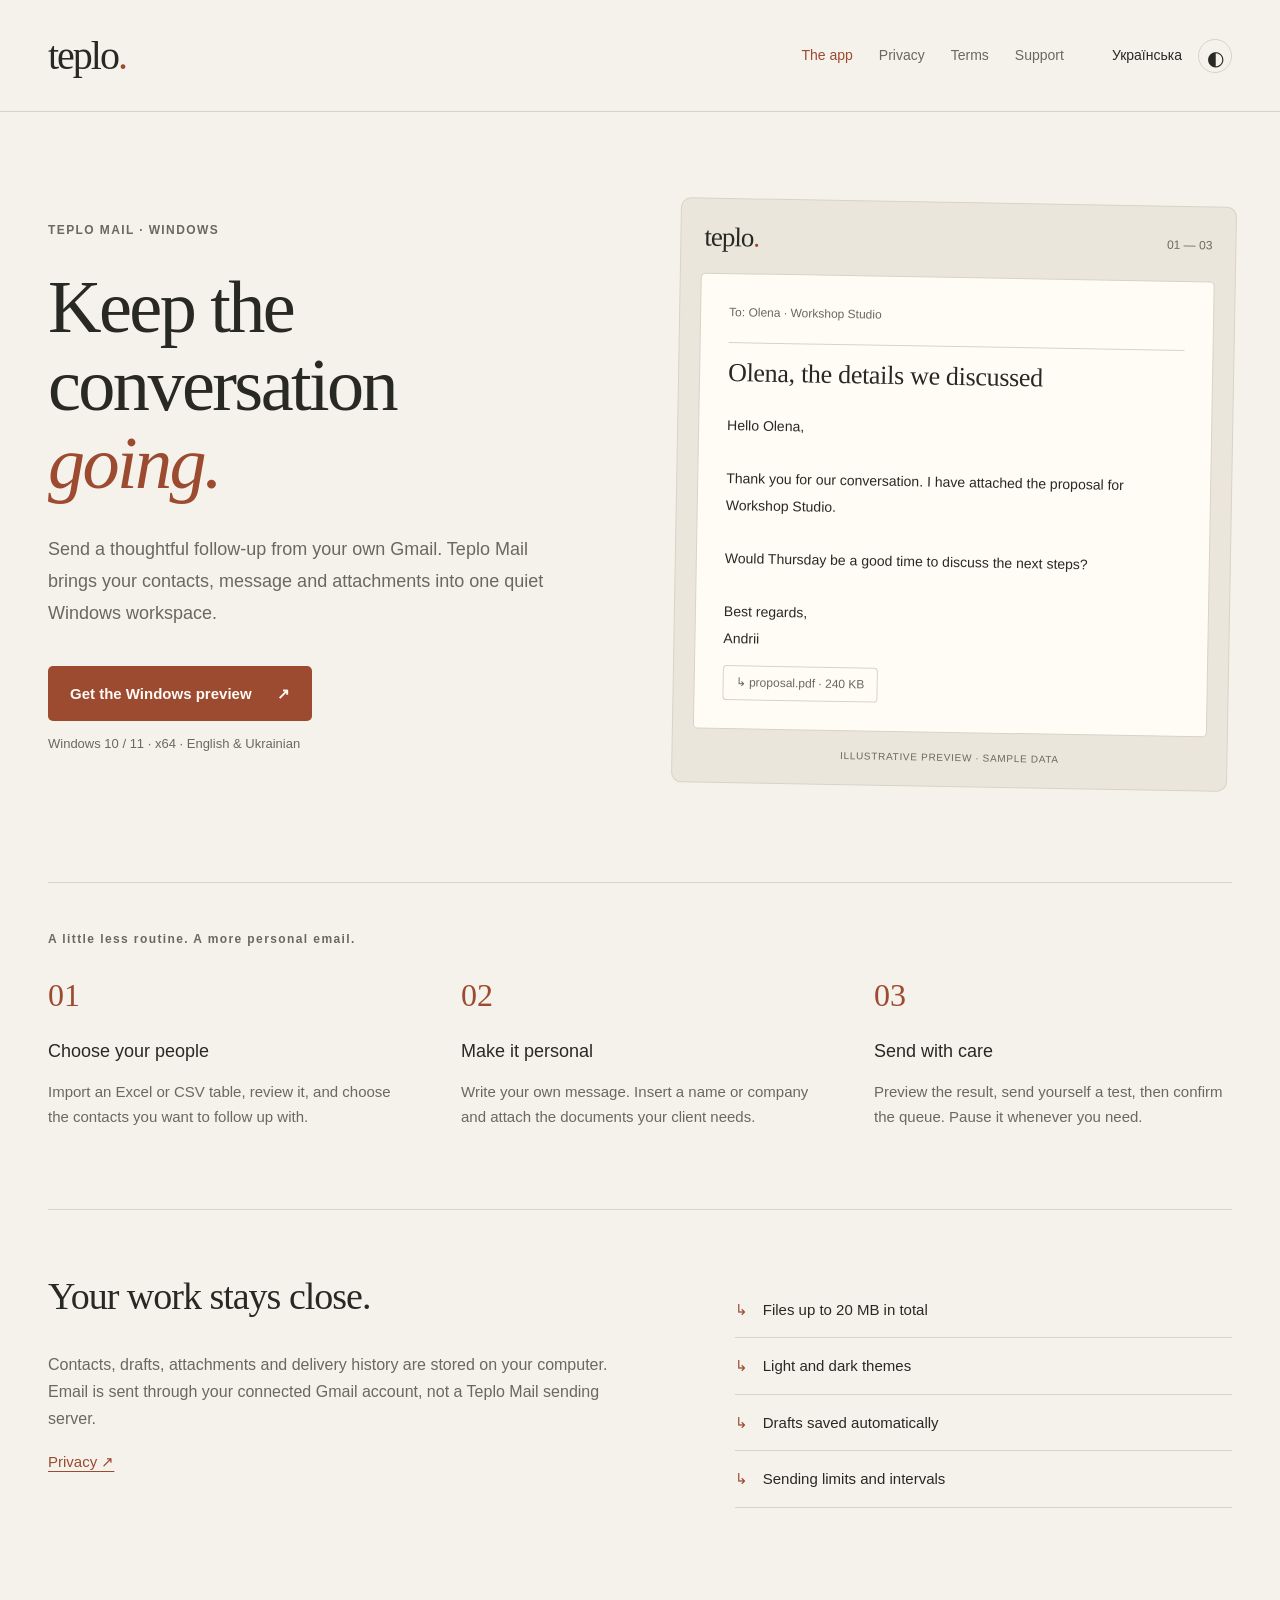
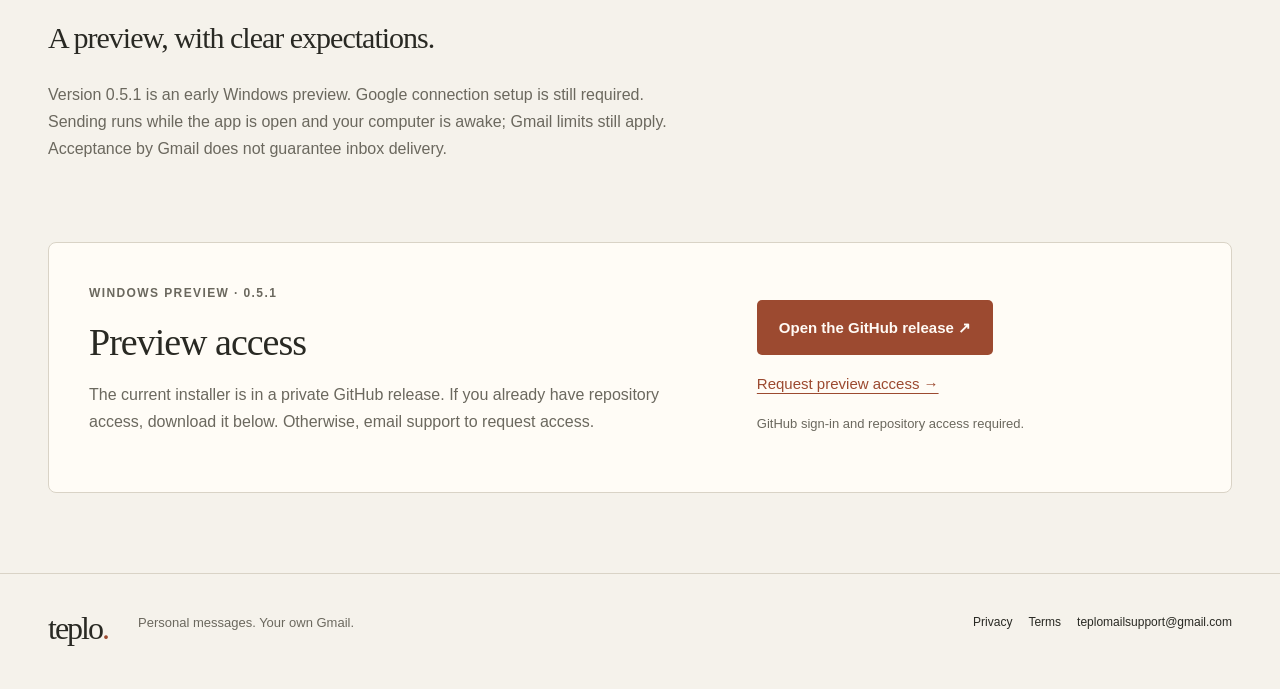
==== index.html @ a4fa2101 "Add files via upload" ====
<!doctype html><html lang="en"><head><meta charset="utf-8"><meta name="viewport" content="width=device-width,initial-scale=1"><title>Teplo Mail — Personal email for Windows</title><meta name="description" content="Send a thoughtful follow-up from your own Gmail. Teplo Mail brings your contacts, message and attachments into one quiet Windows workspace."><meta name="color-scheme" content="light dark"><link rel="icon" href="favicon.svg" type="image/svg+xml"><link rel="stylesheet" href="style.css"><script src="theme.js" defer></script></head><body><a class="skip" href="#main">Skip to content</a><header><a class="brand" href="index.html" aria-label="Teplo Mail">teplo<span>.</span></a><nav aria-label="Main navigation"><a href="index.html" aria-current="page">The app</a><a href="privacy/index.html">Privacy</a><a href="terms/index.html">Terms</a><a href="contact/index.html">Support</a></nav><div class="controls"><a href="uk/index.html" lang="uk" hreflang="uk">Українська</a><button id="theme" aria-label="Change colour theme" title="Change colour theme">◐</button></div></header><main id="main"><section class="hero"><div class="hero-copy"><p class="eyebrow">TEPLO MAIL · WINDOWS</p><h1>Keep the conversation<br><em>going.</em></h1><p class="lead">Send a thoughtful follow-up from your own Gmail. Teplo Mail brings your contacts, message and attachments into one quiet Windows workspace.</p><a class="button" href="#download">Get the Windows preview <span aria-hidden="true">↗</span></a><p class="small">Windows 10 / 11 · x64 · English & Ukrainian</p></div><div class="demo"><div class="demo-top"><span class="demo-logo">teplo<span>.</span></span><span>01 — 03</span></div><div class="letter"><p class="to">To: Olena · Workshop Studio</p><h2>Olena, the details we discussed</h2><p class="letter-body">Hello Olena,

Thank you for our conversation. I have attached the proposal for Workshop Studio.

Would Thursday be a good time to discuss the next steps?

Best regards,
Andrii</p><span class="attachment">↳ proposal.pdf · 240 KB</span></div><p class="caption">ILLUSTRATIVE PREVIEW · SAMPLE DATA</p></div></section><section class="method"><p class="eyebrow">A little less routine. A more personal email.</p><div class="steps"><article><span class="number">01</span><h3>Choose your people</h3><p>Import an Excel or CSV table, review it, and choose the contacts you want to follow up with.</p></article><article><span class="number">02</span><h3>Make it personal</h3><p>Write your own message. Insert a name or company and attach the documents your client needs.</p></article><article><span class="number">03</span><h3>Send with care</h3><p>Preview the result, send yourself a test, then confirm the queue. Pause it whenever you need.</p></article></div></section><section class="local"><div><h2>Your work stays close.</h2><p>Contacts, drafts, attachments and delivery history are stored on your computer. Email is sent through your connected Gmail account, not a Teplo Mail sending server.</p><a class="text-link" href="privacy/index.html">Privacy ↗</a></div><ul><li>Files up to 20 MB in total</li><li>Light and dark themes</li><li>Drafts saved automatically</li><li>Sending limits and intervals</li></ul></section><section class="expect"><h2>A preview, with clear expectations.</h2><p>Version 0.5.1 is an early Windows preview. Google connection setup is still required. Sending runs while the app is open and your computer is awake; Gmail limits still apply. Acceptance by Gmail does not guarantee inbox delivery.</p></section><section id="download" class="download"><div><p class="eyebrow">WINDOWS PREVIEW · 0.5.1</p><h2>Preview access</h2><p>The current installer is in a private GitHub release. If you already have repository access, download it below. Otherwise, email support to request access.</p></div><div class="download-actions"><a class="button" href="https://github.com/t0rvu/TeploMail/releases/tag/v0.5.1-preview.44060851211">Open the GitHub release ↗</a><a class="text-link" href="mailto:teplomailsupport@gmail.com?subject=Teplo%20Mail%20preview%20access">Request preview access →</a><p class="small">GitHub sign-in and repository access required.</p></div></section></main><footer><a class="brand" href="index.html">teplo<span>.</span></a><p>Personal messages. Your own Gmail.</p><div><a href="privacy/index.html">Privacy</a><a href="terms/index.html">Terms</a><a href="mailto:teplomailsupport@gmail.com">teplomailsupport@gmail.com</a></div></footer></body></html>
---- style.css ----
:root{color-scheme:light;--bg:#f5f2eb;--paper:#fffcf6;--ink:#292923;--muted:#6b685e;--line:#d9d3c6;--accent:#9c4a30;--on:#fffaf5;--soft:#eae6dc}html[data-theme=dark]{color-scheme:dark;--bg:#1c1b19;--paper:#24221e;--ink:#eee9e1;--muted:#b5ad9f;--line:#494337;--accent:#e19b76;--on:#24180f;--soft:#2e2b25}@media(prefers-color-scheme:dark){html:not([data-theme=light]){color-scheme:dark;--bg:#1c1b19;--paper:#24221e;--ink:#eee9e1;--muted:#b5ad9f;--line:#494337;--accent:#e19b76;--on:#24180f;--soft:#2e2b25}}*{box-sizing:border-box}html{scroll-behavior:smooth;scroll-padding-top:20px}body{margin:0;background:var(--bg);color:var(--ink);font:16px/1.7 'Segoe UI',Arial,sans-serif}a{color:inherit;text-underline-offset:4px}a:hover{color:var(--accent)}button{font:inherit;cursor:pointer}a:focus-visible,button:focus-visible{outline:3px solid var(--accent);outline-offset:5px}.skip{position:absolute;top:-100px;background:var(--paper);padding:12px;z-index:2}.skip:focus{top:0}header,main,footer{max-width:1280px;margin:auto;padding-left:48px;padding-right:48px}header{min-height:112px;display:flex;align-items:center;gap:48px;border-bottom:1px solid var(--line)}.brand{font:40px/1 Georgia,serif;letter-spacing:-2px;text-decoration:none}.brand span{color:var(--accent)}nav{display:flex;gap:26px;margin-left:auto;font-size:14px}nav a{text-decoration:none;color:var(--muted)}nav a[aria-current]{color:var(--accent)}.controls{display:flex;align-items:center;gap:16px;font-size:14px}.controls a{text-decoration:none}.controls button{background:none;color:var(--ink);border:1px solid var(--line);border-radius:50%;width:34px;height:34px;font-size:20px}.hero{padding:90px 0 95px;display:grid;grid-template-columns:1fr 1fr;gap:72px;align-items:center}.eyebrow{font-size:12px;letter-spacing:1.4px;font-weight:600;color:var(--muted);margin:0 0 28px}h1,h2,h3,p{margin-top:0}h1{font:clamp(48px,5.8vw,78px)/1.05 Georgia,serif;letter-spacing:-2.6px;margin-bottom:30px;font-weight:400}h1 em{font-weight:400;color:var(--accent)}.lead{font-size:18px;line-height:1.8;color:var(--muted);max-width:510px}.button{display:inline-flex;gap:25px;justify-content:center;align-items:center;padding:15px 22px;border-radius:5px;background:var(--accent);color:var(--on);text-decoration:none;font-size:15px;font-weight:600}.button:hover{color:var(--on);filter:brightness(1.08)}.hero .button{margin:18px 0 12px}.small{font-size:13px;color:var(--muted);line-height:1.7}.demo{background:var(--soft);padding:20px;border:1px solid var(--line);border-radius:10px;transform:rotate(1deg)}.demo-top{display:flex;justify-content:space-between;align-items:center;font-size:12px;color:var(--muted);padding:3px 3px 20px}.demo-logo{font:27px Georgia,serif;letter-spacing:-1px;color:var(--ink)}.demo-logo span{color:var(--accent)}.letter{padding:28px;background:var(--paper);border:1px solid var(--line);border-radius:5px}.to{font-size:12px;color:var(--muted);padding-bottom:20px;border-bottom:1px solid var(--line)}.letter h2{font:26px/1.35 Georgia,serif;font-weight:400;letter-spacing:-.3px}.letter-body{white-space:pre-wrap;font-size:14px;line-height:1.9}.attachment{font-size:12px;color:var(--muted);display:inline-block;padding:6px 12px;border:1px solid var(--line);border-radius:4px}.caption{font-size:10px;letter-spacing:.7px;color:var(--muted);margin:16px 0 0;text-align:center}.method{border-top:1px solid var(--line);padding:46px 0 64px}.steps{display:grid;grid-template-columns:repeat(3,1fr);gap:55px}.number{font:32px Georgia,serif;color:var(--accent);display:block;margin-bottom:22px}h3{font-size:18px;font-weight:500;margin-bottom:12px}.steps p{font-size:15px;color:var(--muted)}.local{display:grid;grid-template-columns:1.2fr 1fr;gap:90px;padding:64px 0;border-top:1px solid var(--line)}h2{font:38px/1.2 Georgia,serif;letter-spacing:-1px;font-weight:400}.local p,.expect p,.download p{color:var(--muted);max-width:640px}.text-link{color:var(--accent);font-size:15px}.local ul{padding:0;margin:8px 0;list-style:none}.local li{padding:15px 0;border-bottom:1px solid var(--line);font-size:15px}.local li:before{content:'↳';margin-right:15px;color:var(--accent)}.expect{padding:40px 0 64px;max-width:820px}.expect h2{font-size:30px}.download{display:grid;grid-template-columns:1.4fr 1fr;gap:60px;background:var(--paper);border:1px solid var(--line);border-radius:8px;padding:40px;margin-bottom:80px;scroll-margin-top:30px}.download .eyebrow{margin-bottom:16px}.download h2{margin-bottom:16px}.download-actions{display:flex;flex-direction:column;justify-content:center;align-items:flex-start;gap:16px}.download-actions p{margin:0}.legal{max-width:800px;margin:70px auto 100px}.legal h1{font-size:56px}.legal section{margin-top:38px}.legal h2{font:24px/1.4 'Segoe UI',Arial,sans-serif;letter-spacing:-.3px;margin-bottom:12px}.legal p{color:var(--muted)}.legal li{margin:12px 0}.contact{max-width:850px;padding:90px 0 120px}.contact h1{font-size:60px}.email{display:inline-block;font:clamp(20px,3.5vw,34px) Georgia,serif;color:var(--accent);margin:25px 0 40px;overflow-wrap:anywhere}.contact>p:last-of-type{max-width:650px}.contact>p{color:var(--muted)}footer{display:flex;gap:30px;align-items:flex-start;border-top:1px solid var(--line);padding-top:38px;padding-bottom:45px}footer .brand{font-size:32px}footer p{font-size:13px;color:var(--muted);margin:0}footer>div{display:flex;flex-wrap:wrap;gap:16px;margin-left:auto;font-size:12px}footer a{text-decoration:none}@media(max-width:1050px){header,main,footer{padding-left:30px;padding-right:30px}header{gap:24px}nav{gap:14px}.hero{gap:35px;padding:65px 0}.letter{padding:22px}.steps{gap:30px}.local{gap:45px}footer{flex-wrap:wrap}footer>div{margin-left:0}}@media(max-width:740px){header,main,footer{padding-left:22px;padding-right:22px}header{flex-wrap:wrap;padding-top:25px;padding-bottom:22px;gap:22px}.brand{font-size:36px}.controls{margin-left:auto}nav{order:3;flex-basis:100%;margin:0;justify-content:space-between;gap:10px;font-size:12px}.hero{grid-template-columns:1fr;gap:38px;padding:50px 0}.hero h1{font-size:62px}.lead{font-size:16px}.demo{max-width:500px;transform:none}.steps{grid-template-columns:1fr;gap:25px}.number{margin:0 0 8px}.method{padding-bottom:35px}.local{grid-template-columns:1fr;gap:12px;padding:40px 0}.local h2{font-size:34px}.expect{padding:20px 0 40px}.download{grid-template-columns:1fr;gap:20px;padding:25px;margin-bottom:45px}.download h2{font-size:32px}.legal{margin:45px auto 65px}.legal h1{font-size:44px;letter-spacing:-1.4px}.legal h2{font-size:22px}.contact{padding:60px 0 80px}.contact h1{font-size:48px}footer{gap:20px}footer p{flex-basis:60%}footer>div{flex-direction:column;gap:10px}}@media(prefers-reduced-motion:reduce){html{scroll-behavior:auto}}
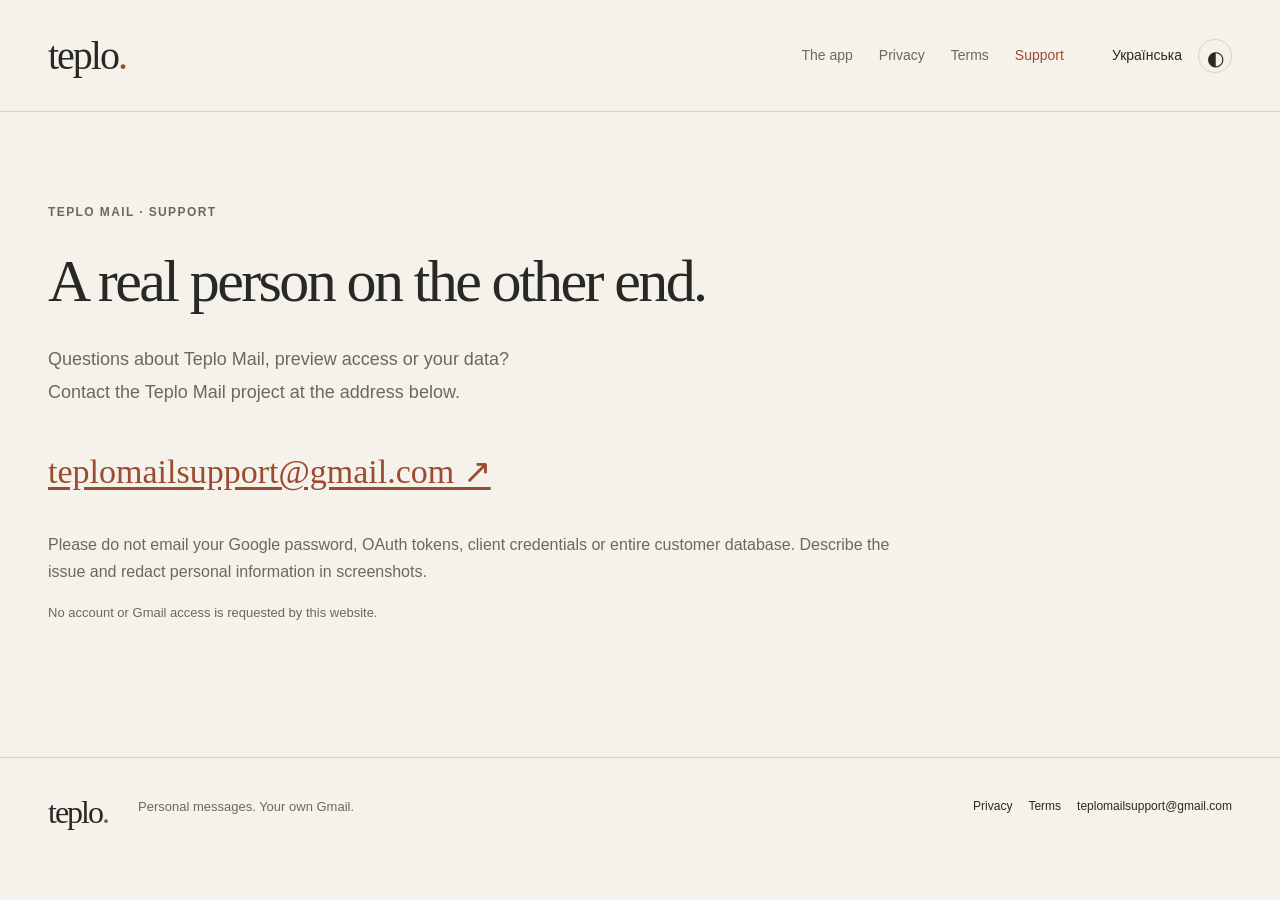
==== commit 3c401273: "Add files via upload" ====
--- a/index.html
+++ b/index.html
@@ -1,8 +1 @@
-<!doctype html><html lang="en"><head><meta charset="utf-8"><meta name="viewport" content="width=device-width,initial-scale=1"><title>Teplo Mail — Personal email for Windows</title><meta name="description" content="Send a thoughtful follow-up from your own Gmail. Teplo Mail brings your contacts, message and attachments into one quiet Windows workspace."><meta name="color-scheme" content="light dark"><link rel="icon" href="favicon.svg" type="image/svg+xml"><link rel="stylesheet" href="style.css"><script src="theme.js" defer></script></head><body><a class="skip" href="#main">Skip to content</a><header><a class="brand" href="index.html" aria-label="Teplo Mail">teplo<span>.</span></a><nav aria-label="Main navigation"><a href="index.html" aria-current="page">The app</a><a href="privacy/index.html">Privacy</a><a href="terms/index.html">Terms</a><a href="contact/index.html">Support</a></nav><div class="controls"><a href="uk/index.html" lang="uk" hreflang="uk">Українська</a><button id="theme" aria-label="Change colour theme" title="Change colour theme">◐</button></div></header><main id="main"><section class="hero"><div class="hero-copy"><p class="eyebrow">TEPLO MAIL · WINDOWS</p><h1>Keep the conversation<br><em>going.</em></h1><p class="lead">Send a thoughtful follow-up from your own Gmail. Teplo Mail brings your contacts, message and attachments into one quiet Windows workspace.</p><a class="button" href="#download">Get the Windows preview <span aria-hidden="true">↗</span></a><p class="small">Windows 10 / 11 · x64 · English & Ukrainian</p></div><div class="demo"><div class="demo-top"><span class="demo-logo">teplo<span>.</span></span><span>01 — 03</span></div><div class="letter"><p class="to">To: Olena · Workshop Studio</p><h2>Olena, the details we discussed</h2><p class="letter-body">Hello Olena,
-
-Thank you for our conversation. I have attached the proposal for Workshop Studio.
-
-Would Thursday be a good time to discuss the next steps?
-
-Best regards,
-Andrii</p><span class="attachment">↳ proposal.pdf · 240 KB</span></div><p class="caption">ILLUSTRATIVE PREVIEW · SAMPLE DATA</p></div></section><section class="method"><p class="eyebrow">A little less routine. A more personal email.</p><div class="steps"><article><span class="number">01</span><h3>Choose your people</h3><p>Import an Excel or CSV table, review it, and choose the contacts you want to follow up with.</p></article><article><span class="number">02</span><h3>Make it personal</h3><p>Write your own message. Insert a name or company and attach the documents your client needs.</p></article><article><span class="number">03</span><h3>Send with care</h3><p>Preview the result, send yourself a test, then confirm the queue. Pause it whenever you need.</p></article></div></section><section class="local"><div><h2>Your work stays close.</h2><p>Contacts, drafts, attachments and delivery history are stored on your computer. Email is sent through your connected Gmail account, not a Teplo Mail sending server.</p><a class="text-link" href="privacy/index.html">Privacy ↗</a></div><ul><li>Files up to 20 MB in total</li><li>Light and dark themes</li><li>Drafts saved automatically</li><li>Sending limits and intervals</li></ul></section><section class="expect"><h2>A preview, with clear expectations.</h2><p>Version 0.5.1 is an early Windows preview. Google connection setup is still required. Sending runs while the app is open and your computer is awake; Gmail limits still apply. Acceptance by Gmail does not guarantee inbox delivery.</p></section><section id="download" class="download"><div><p class="eyebrow">WINDOWS PREVIEW · 0.5.1</p><h2>Preview access</h2><p>The current installer is in a private GitHub release. If you already have repository access, download it below. Otherwise, email support to request access.</p></div><div class="download-actions"><a class="button" href="https://github.com/t0rvu/TeploMail/releases/tag/v0.5.1-preview.44060851211">Open the GitHub release ↗</a><a class="text-link" href="mailto:teplomailsupport@gmail.com?subject=Teplo%20Mail%20preview%20access">Request preview access →</a><p class="small">GitHub sign-in and repository access required.</p></div></section></main><footer><a class="brand" href="index.html">teplo<span>.</span></a><p>Personal messages. Your own Gmail.</p><div><a href="privacy/index.html">Privacy</a><a href="terms/index.html">Terms</a><a href="mailto:teplomailsupport@gmail.com">teplomailsupport@gmail.com</a></div></footer></body></html>+<!doctype html><html lang="en"><head><meta charset="utf-8"><meta name="viewport" content="width=device-width,initial-scale=1"><title>A real person on the other end.</title><meta name="description" content="Send a thoughtful follow-up from your own Gmail. Teplo Mail brings your contacts, message and attachments into one quiet Windows workspace."><meta name="color-scheme" content="light dark"><link rel="icon" href="../favicon.svg" type="image/svg+xml"><link rel="stylesheet" href="../style.css"><script src="../theme.js" defer></script></head><body><a class="skip" href="#main">Skip to content</a><header><a class="brand" href="../index.html" aria-label="Teplo Mail">teplo<span>.</span></a><nav aria-label="Main navigation"><a href="../index.html">The app</a><a href="../privacy/index.html">Privacy</a><a href="../terms/index.html">Terms</a><a href="index.html" aria-current="page">Support</a></nav><div class="controls"><a href="../uk/contact/index.html" lang="uk" hreflang="uk">Українська</a><button id="theme" aria-label="Change colour theme" title="Change colour theme">◐</button></div></header><main id="main"><section class="contact"><p class="eyebrow">TEPLO MAIL · SUPPORT</p><h1>A real person on the other end.</h1><p class="lead">Questions about Teplo Mail, preview access or your data? Contact the Teplo Mail project at the address below.</p><a class="email" href="mailto:teplomailsupport@gmail.com">teplomailsupport@gmail.com ↗</a><p>Please do not email your Google password, OAuth tokens, client credentials or entire customer database. Describe the issue and redact personal information in screenshots.</p><p class="small">No account or Gmail access is requested by this website.</p></section></main><footer><a class="brand" href="../index.html">teplo<span>.</span></a><p>Personal messages. Your own Gmail.</p><div><a href="../privacy/index.html">Privacy</a><a href="../terms/index.html">Terms</a><a href="mailto:teplomailsupport@gmail.com">teplomailsupport@gmail.com</a></div></footer></body></html>
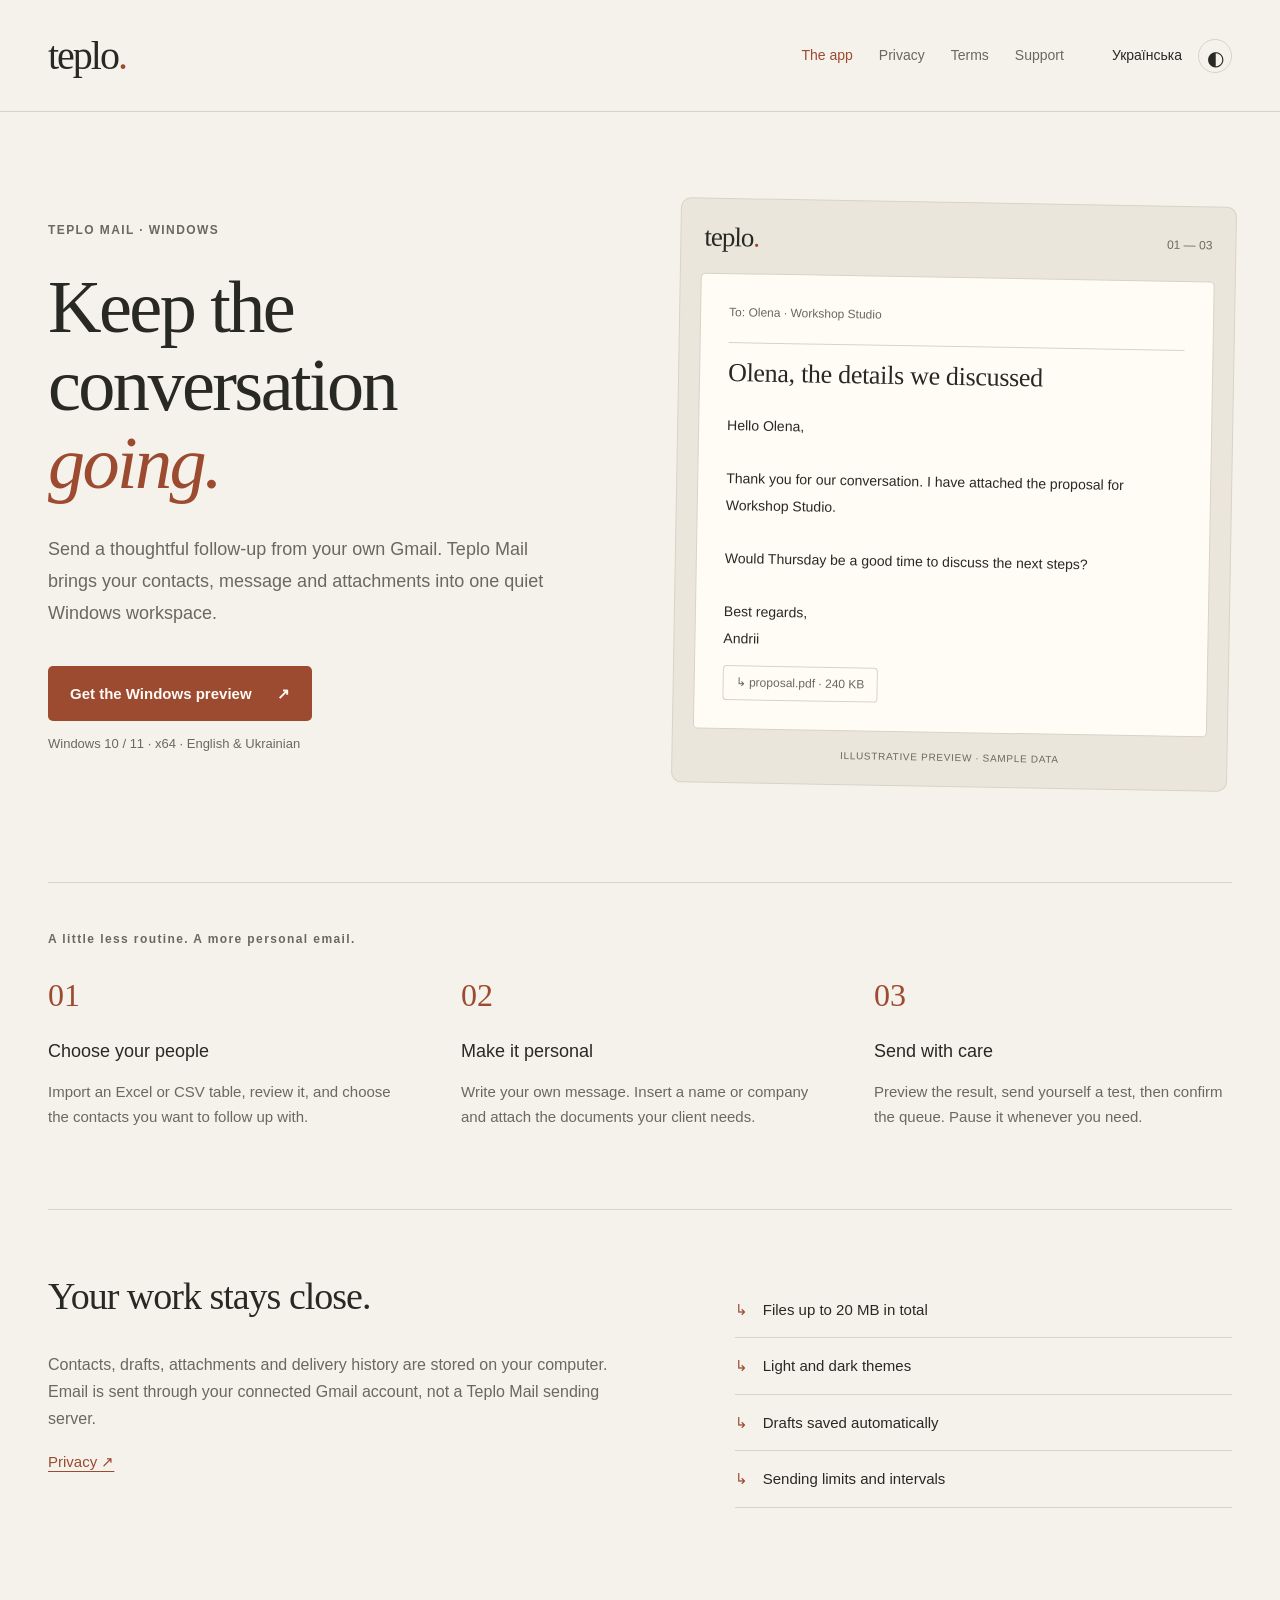
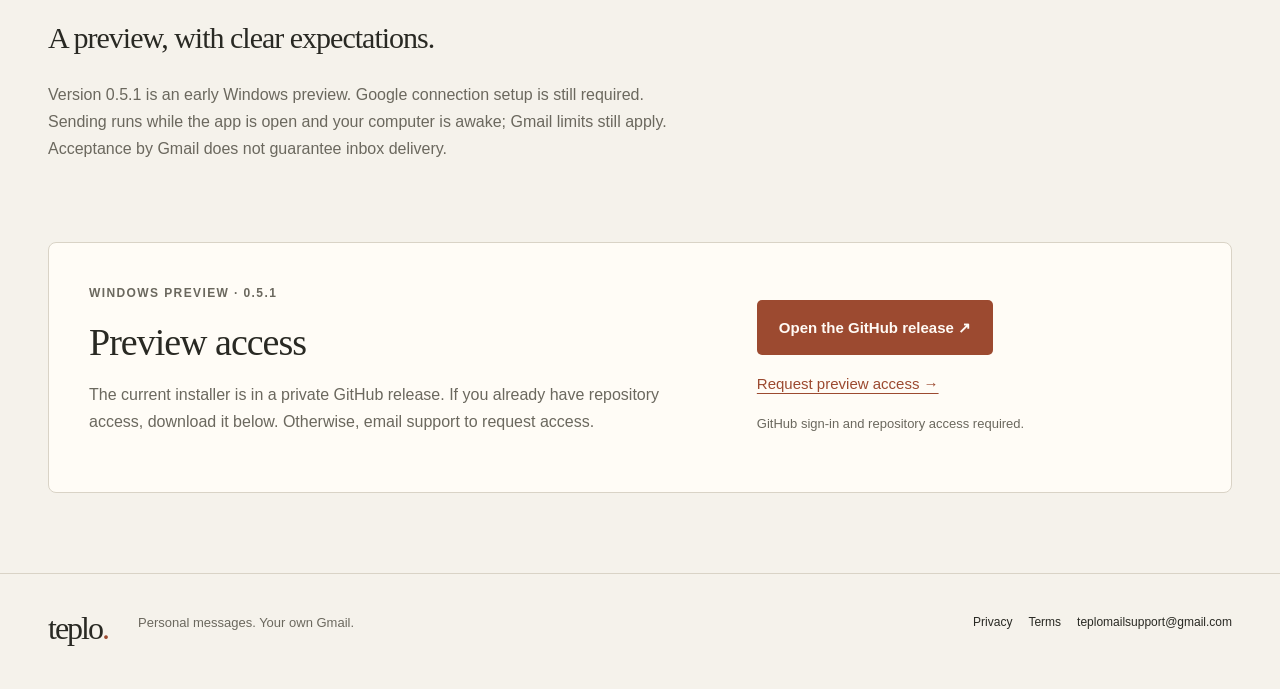
==== commit 6656b712: "Publish complete bilingual Teplo Mail website on GitHub Pages" ====
--- a/index.html
+++ b/index.html
@@ -1 +1,8 @@
-<!doctype html><html lang="en"><head><meta charset="utf-8"><meta name="viewport" content="width=device-width,initial-scale=1"><title>A real person on the other end.</title><meta name="description" content="Send a thoughtful follow-up from your own Gmail. Teplo Mail brings your contacts, message and attachments into one quiet Windows workspace."><meta name="color-scheme" content="light dark"><link rel="icon" href="../favicon.svg" type="image/svg+xml"><link rel="stylesheet" href="../style.css"><script src="../theme.js" defer></script></head><body><a class="skip" href="#main">Skip to content</a><header><a class="brand" href="../index.html" aria-label="Teplo Mail">teplo<span>.</span></a><nav aria-label="Main navigation"><a href="../index.html">The app</a><a href="../privacy/index.html">Privacy</a><a href="../terms/index.html">Terms</a><a href="index.html" aria-current="page">Support</a></nav><div class="controls"><a href="../uk/contact/index.html" lang="uk" hreflang="uk">Українська</a><button id="theme" aria-label="Change colour theme" title="Change colour theme">◐</button></div></header><main id="main"><section class="contact"><p class="eyebrow">TEPLO MAIL · SUPPORT</p><h1>A real person on the other end.</h1><p class="lead">Questions about Teplo Mail, preview access or your data? Contact the Teplo Mail project at the address below.</p><a class="email" href="mailto:teplomailsupport@gmail.com">teplomailsupport@gmail.com ↗</a><p>Please do not email your Google password, OAuth tokens, client credentials or entire customer database. Describe the issue and redact personal information in screenshots.</p><p class="small">No account or Gmail access is requested by this website.</p></section></main><footer><a class="brand" href="../index.html">teplo<span>.</span></a><p>Personal messages. Your own Gmail.</p><div><a href="../privacy/index.html">Privacy</a><a href="../terms/index.html">Terms</a><a href="mailto:teplomailsupport@gmail.com">teplomailsupport@gmail.com</a></div></footer></body></html>+<!doctype html><html lang="en"><head><meta charset="utf-8"><meta name="viewport" content="width=device-width,initial-scale=1"><title>Teplo Mail — Personal email for Windows</title><meta name="description" content="Send a thoughtful follow-up from your own Gmail. Teplo Mail brings your contacts, message and attachments into one quiet Windows workspace."><meta name="color-scheme" content="light dark"><link rel="icon" href="favicon.svg" type="image/svg+xml"><link rel="stylesheet" href="style.css"><script src="theme.js" defer></script><link rel="canonical" href="https://t0rvu.github.io/"><link rel="alternate" hreflang="en" href="https://t0rvu.github.io/"><link rel="alternate" hreflang="uk" href="https://t0rvu.github.io/uk/"></head><body><a class="skip" href="#main">Skip to content</a><header><a class="brand" href="index.html" aria-label="Teplo Mail">teplo<span>.</span></a><nav aria-label="Main navigation"><a href="index.html" aria-current="page">The app</a><a href="privacy/index.html">Privacy</a><a href="terms/index.html">Terms</a><a href="contact/index.html">Support</a></nav><div class="controls"><a href="uk/index.html" lang="uk" hreflang="uk">Українська</a><button id="theme" aria-label="Change colour theme" title="Change colour theme">◐</button></div></header><main id="main"><section class="hero"><div class="hero-copy"><p class="eyebrow">TEPLO MAIL · WINDOWS</p><h1>Keep the conversation<br><em>going.</em></h1><p class="lead">Send a thoughtful follow-up from your own Gmail. Teplo Mail brings your contacts, message and attachments into one quiet Windows workspace.</p><a class="button" href="#download">Get the Windows preview <span aria-hidden="true">↗</span></a><p class="small">Windows 10 / 11 · x64 · English & Ukrainian</p></div><div class="demo"><div class="demo-top"><span class="demo-logo">teplo<span>.</span></span><span>01 — 03</span></div><div class="letter"><p class="to">To: Olena · Workshop Studio</p><h2>Olena, the details we discussed</h2><p class="letter-body">Hello Olena,
+
+Thank you for our conversation. I have attached the proposal for Workshop Studio.
+
+Would Thursday be a good time to discuss the next steps?
+
+Best regards,
+Andrii</p><span class="attachment">↳ proposal.pdf · 240 KB</span></div><p class="caption">ILLUSTRATIVE PREVIEW · SAMPLE DATA</p></div></section><section class="method"><p class="eyebrow">A little less routine. A more personal email.</p><div class="steps"><article><span class="number">01</span><h3>Choose your people</h3><p>Import an Excel or CSV table, review it, and choose the contacts you want to follow up with.</p></article><article><span class="number">02</span><h3>Make it personal</h3><p>Write your own message. Insert a name or company and attach the documents your client needs.</p></article><article><span class="number">03</span><h3>Send with care</h3><p>Preview the result, send yourself a test, then confirm the queue. Pause it whenever you need.</p></article></div></section><section class="local"><div><h2>Your work stays close.</h2><p>Contacts, drafts, attachments and delivery history are stored on your computer. Email is sent through your connected Gmail account, not a Teplo Mail sending server.</p><a class="text-link" href="privacy/index.html">Privacy ↗</a></div><ul><li>Files up to 20 MB in total</li><li>Light and dark themes</li><li>Drafts saved automatically</li><li>Sending limits and intervals</li></ul></section><section class="expect"><h2>A preview, with clear expectations.</h2><p>Version 0.5.1 is an early Windows preview. Google connection setup is still required. Sending runs while the app is open and your computer is awake; Gmail limits still apply. Acceptance by Gmail does not guarantee inbox delivery.</p></section><section id="download" class="download"><div><p class="eyebrow">WINDOWS PREVIEW · 0.5.1</p><h2>Preview access</h2><p>The current installer is in a private GitHub release. If you already have repository access, download it below. Otherwise, email support to request access.</p></div><div class="download-actions"><a class="button" href="https://github.com/t0rvu/TeploMail/releases/tag/v0.5.1-preview.44060851211">Open the GitHub release ↗</a><a class="text-link" href="mailto:teplomailsupport@gmail.com?subject=Teplo%20Mail%20preview%20access">Request preview access →</a><p class="small">GitHub sign-in and repository access required.</p></div></section></main><footer><a class="brand" href="index.html">teplo<span>.</span></a><p>Personal messages. Your own Gmail.</p><div><a href="privacy/index.html">Privacy</a><a href="terms/index.html">Terms</a><a href="mailto:teplomailsupport@gmail.com">teplomailsupport@gmail.com</a></div></footer></body></html>
